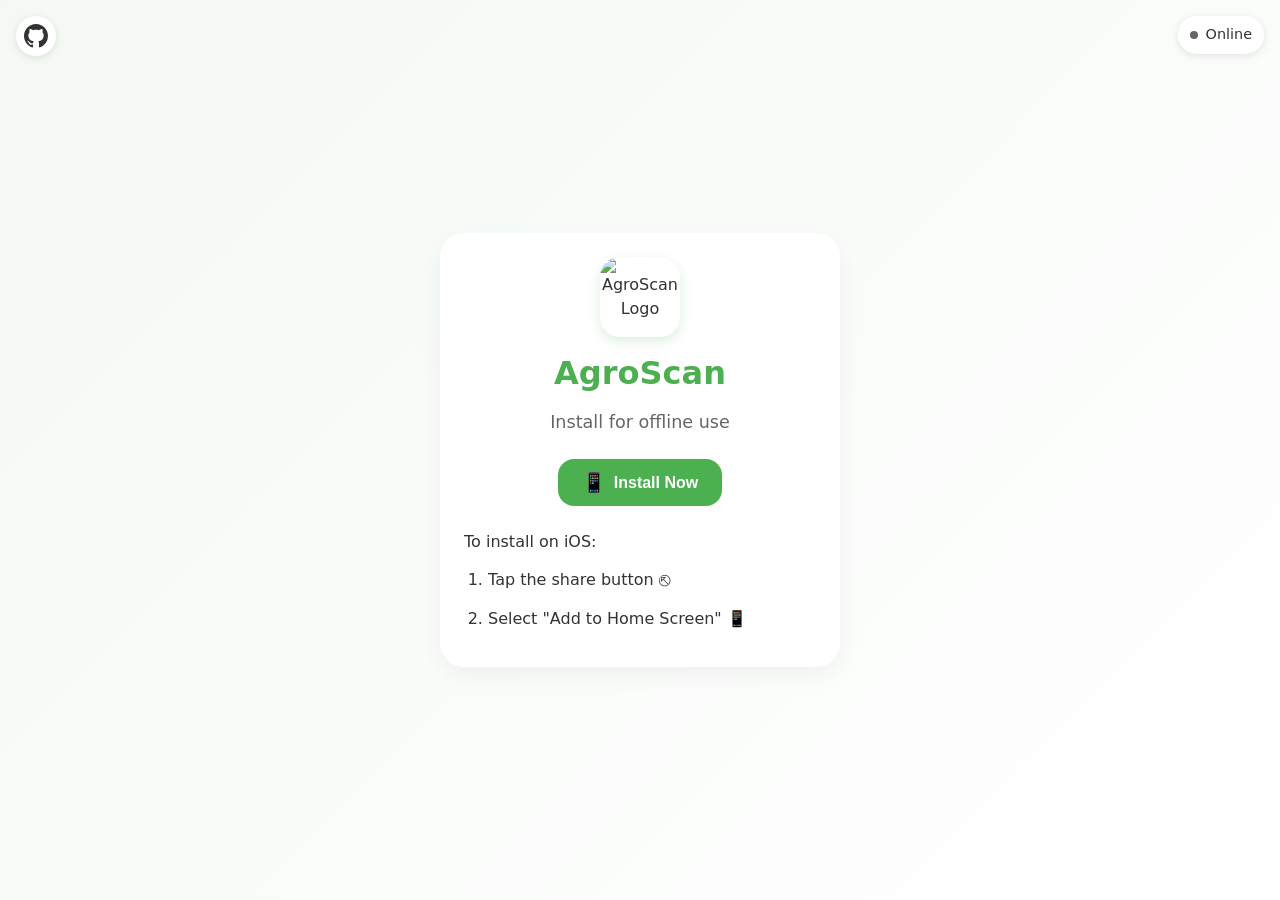
==== src/index.html @ bcab7016 "Add GitHub link to main page Co-authored-by: scidroid <67038775+scidroid@users.noreply.github.com>" ====
<!DOCTYPE html>
<html lang="en">
  <head>
    <meta charset="UTF-8" />
    <meta name="viewport" content="width=device-width, initial-scale=1.0, viewport-fit=cover" />
    <meta
      name="description"
      content="AgroScan - Offline ML models to detect diseases in substitution crops"
    />
    <meta name="theme-color" content="#4CAF50" />
    <meta name="apple-mobile-web-app-capable" content="yes" />
    <meta name="apple-mobile-web-app-status-bar-style" content="default" />
    <meta name="apple-mobile-web-app-title" content="AgroScan" />
    <meta name="theme-color" content="#4CAF50" media="(prefers-color-scheme: light)" />
    <meta name="theme-color" content="#388E3C" media="(prefers-color-scheme: dark)" />
    <title>AgroScan</title>
    <link rel="manifest" href="/manifest.json" />
    <link rel="icon" href="/favicon.ico" />
    <link rel="apple-touch-icon" href="/android-icon-192x192.png" />
    <link rel="stylesheet" href="index.css" />
  </head>
  <body>
    <div id="networkStatus" class="network-status" role="status" aria-live="polite">
      <span class="network-indicator"></span>
      <span class="network-text">Online</span>
    </div>
    
    <a href="https://github.com/scidroid/AgroScan" target="_blank" rel="noopener noreferrer" class="github-link" aria-label="View on GitHub">
      <svg width="24" height="24" viewBox="0 0 16 16" fill="currentColor" aria-hidden="true">
        <path d="M8 0C3.58 0 0 3.58 0 8c0 3.54 2.29 6.53 5.47 7.59.4.07.55-.17.55-.38 0-.19-.01-.82-.01-1.49-2.01.37-2.53-.49-2.69-.94-.09-.23-.48-.94-.82-1.13-.28-.15-.68-.52-.01-.53.63-.01 1.08.58 1.23.82.72 1.21 1.87.87 2.33.66.07-.52.28-.87.51-1.07-1.78-.2-3.64-.89-3.64-3.95 0-.87.31-1.59.82-2.15-.08-.2-.36-1.02.08-2.12 0 0 .67-.21 2.2.82.64-.18 1.32-.27 2-.27.68 0 1.36.09 2 .27 1.53-1.04 2.2-.82 2.2-.82.44 1.1.16 1.92.08 2.12.51.56.82 1.27.82 2.15 0 3.07-1.87 3.75-3.65 3.95.29.25.54.73.54 1.48 0 1.07-.01 1.93-.01 2.2 0 .21.15.46.55.38A8.013 8.013 0 0016 8c0-4.42-3.58-8-8-8z"></path>
      </svg>
    </a>
    
    <main>
      <div id="welcomeMessage" style="display: none">
        <div class="app-header">
          <img src="/android-icon-192x192.png" alt="AgroScan Logo" class="app-logo" />
          <h1>AgroScan</h1>
          <p class="app-subtitle">Detect plant diseases instantly</p>
        </div>
        
        <div class="models-list">
          <div class="model-card" data-model="cocoa-disease">
            <div class="model-info">
              <h2>Cocoa Disease Detection</h2>
              <p>Detect common diseases in cocoa plants</p>
              <div class="model-status">
                <span class="status-indicator"></span>
                <span class="status-text">Loading...</span>
              </div>
            </div>
            <button class="scan-button" disabled>
              <span class="icon">📸</span>
              Scan Now
            </button>
          </div>
        </div>

        <div class="first-scan-notice">
          <span class="notice-icon">ℹ️</span>
          <p>First scan requires internet connection to download the model. After that, you can use it offline!</p>
        </div>
      </div>

      <div id="installPrompt">
        <div class="app-header">
          <img src="/android-icon-192x192.png" alt="AgroScan Logo" class="app-logo" />
          <h1>AgroScan</h1>
          <p class="app-subtitle">Install for offline use</p>
        </div>

        <div class="install-container">
          <!-- For Android/Desktop -->
          <div id="pwaPrompt">
            <button id="installButton" type="button">
              <span class="icon">📱</span>
              Install Now
            </button>
          </div>

          <!-- For iOS -->
          <div id="iosPrompt">
            <p>To install on iOS:</p>
            <ol>
              <li>Tap the share button <span class="ios-icon">⎋</span></li>
              <li>Select "Add to Home Screen" 📱</li>
            </ol>
          </div>
        </div>
      </div>
    </main>
    <script src="index.js" defer></script>
  </body>
</html>
---- src/index.css ----
:root {
  /* Colors */
  --color-primary: #4caf50;
  --color-primary-dark: #388e3c;
  --color-primary-light: #81c784;
  --color-white: #ffffff;
  --color-text: #333333;
  --color-text-light: #666666;
  --color-shadow: rgba(76, 175, 80, 0.2);
  --color-background: #f4f9f4;

  /* Safe Area Insets */
  --safe-area-inset-top: env(safe-area-inset-top);
  --safe-area-inset-bottom: env(safe-area-inset-bottom);
  --safe-area-inset-left: env(safe-area-inset-left);
  --safe-area-inset-right: env(safe-area-inset-right);

  /* Spacing */
  --spacing-xs: 4px;
  --spacing-sm: 8px;
  --spacing-md: 16px;
  --spacing-lg: 24px;
  --spacing-xl: 32px;
  --spacing-xxl: 48px;

  /* Border Radius */
  --radius-sm: 4px;
  --radius-md: 8px;
  --radius-lg: 16px;
  --radius-full: 9999px;

  /* Transitions */
  --transition-default: 0.3s ease;
  --transition-bounce: 0.5s cubic-bezier(0.68, -0.55, 0.265, 1.55);
}

*,
*::before,
*::after {
  margin: 0;
  padding: 0;
  box-sizing: border-box;
}

html {
  height: -webkit-fill-available;
  height: 100%;
  background: var(--color-primary);
}

body {
  font-family: system-ui, -apple-system, BlinkMacSystemFont, "Segoe UI", Roboto,
    Oxygen, Ubuntu, Cantarell, "Open Sans", "Helvetica Neue", sans-serif;
  font-size: 16px;
  line-height: 1.5;
  color: var(--color-text);
  min-height: 100vh;
  min-height: -webkit-fill-available;
  height: 100%;
  background: linear-gradient(135deg, var(--color-background), #ffffff);
  -webkit-font-smoothing: antialiased;
  -moz-osx-font-smoothing: grayscale;
  overflow-x: hidden;
  display: flex;
  flex-direction: column;
  padding: var(--safe-area-inset-top) var(--safe-area-inset-right) var(--safe-area-inset-bottom) var(--safe-area-inset-left);
}

/* Layout */
main {
  display: flex;
  flex-direction: column;
  align-items: center;
  justify-content: center;
  flex: 1;
  width: 100%;
  padding: 20px;
  text-align: center;
  position: relative;
  padding-top: max(20px, var(--safe-area-inset-top));
  padding-bottom: max(20px, var(--safe-area-inset-bottom));
}

main::before {
  content: '';
  position: absolute;
  inset: 0;
  background: 
    radial-gradient(circle at 0% 0%, rgba(76, 175, 80, 0.08) 0%, transparent 50%),
    radial-gradient(circle at 100% 100%, rgba(76, 175, 80, 0.08) 0%, transparent 50%);
  z-index: -1;
}

/* Components */
.app-header {
  display: flex;
  flex-direction: column;
  align-items: center;
  gap: 12px;
  margin-bottom: 24px;
}

.app-logo {
  width: 80px;
  height: 80px;
  border-radius: 20px;
  box-shadow: 0 4px 12px var(--color-shadow);
}

.app-header h1 {
  font-size: 2rem;
  color: var(--color-primary);
  margin: 0;
}

.app-subtitle {
  color: var(--color-text-light);
  font-size: 1.1rem;
}

#welcomeMessage {
  background: var(--color-white);
  padding: 24px;
  border-radius: 24px;
  position: relative;
  box-shadow: 0 8px 24px rgba(0, 0, 0, 0.05);
  max-width: 500px;
  width: 90%;
  margin: 0 auto;
}

.models-list {
  margin: 20px 0;
  width: 100%;
}

.model-card {
  background: var(--color-white);
  border: 2px solid rgba(76, 175, 80, 0.1);
  border-radius: 16px;
  padding: 20px;
  transition: all 0.3s ease;
}

.model-card:hover {
  border-color: var(--color-primary);
  transform: translateY(-2px);
}

.model-info {
  text-align: left;
  margin-bottom: 16px;
}

.model-info h2 {
  font-size: 1.25rem;
  color: var(--color-text);
  margin-bottom: 8px;
}

.model-info p {
  color: var(--color-text-light);
  font-size: 0.95rem;
  margin-bottom: 12px;
}

.model-status {
  display: flex;
  align-items: center;
  gap: 8px;
  font-size: 0.9rem;
  color: var(--color-text-light);
}

.status-indicator {
  width: 10px;
  height: 10px;
  border-radius: 50%;
  background: var(--color-text-light);
  position: relative;
}

.model-card[data-status="loading"] .status-indicator {
  animation: pulse 1.5s infinite;
}

.model-card[data-status="ready"] .status-indicator {
  background: var(--color-primary);
}

.model-card[data-status="error"] .status-indicator {
  background: #dc3545;
}

.first-scan-notice {
  margin-top: 20px;
  padding: 16px;
  background: rgba(76, 175, 80, 0.1);
  border-radius: 12px;
  display: flex;
  align-items: center;
  gap: 12px;
  font-size: 0.9rem;
  color: var(--color-text);
}

.notice-icon {
  font-size: 1.2rem;
}

#installPrompt {
  background: var(--color-white);
  padding: 24px;
  border-radius: 24px;
  max-width: 400px;
  width: 90%;
  box-shadow: 0 8px 24px rgba(0, 0, 0, 0.05);
}

.install-container {
  margin-top: 20px;
}

#installButton {
  background: var(--color-primary);
  color: var(--color-white);
  border: none;
  padding: 12px 24px;
  border-radius: 16px;
  font-size: 1rem;
  font-weight: 600;
  cursor: pointer;
  transition: all 0.3s ease;
  display: flex;
  align-items: center;
  gap: 8px;
  margin: 0 auto;
}

#installButton:hover {
  transform: translateY(-2px);
  background: var(--color-primary-dark);
  box-shadow: 0 4px 12px var(--color-shadow);
}

#iosPrompt {
  margin-top: 24px;
  text-align: left;
}

#iosPrompt p {
  margin-bottom: 12px;
  color: var(--color-text);
  font-weight: 500;
}

#iosPrompt ol {
  list-style-position: outside;
  padding-left: 24px;
}

#iosPrompt li {
  margin: 12px 0;
  color: var(--color-text);
}

.ios-icon {
  font-size: 1.2em;
  vertical-align: middle;
}

.scan-button {
  width: 100%;
  padding: 12px;
  border: none;
  border-radius: 12px;
  background: var(--color-primary);
  color: var(--color-white);
  font-size: 1rem;
  font-weight: 600;
  cursor: pointer;
  transition: all 0.3s ease;
  display: flex;
  align-items: center;
  justify-content: center;
  gap: 8px;
}

.scan-button:disabled {
  background: #e0e0e0;
  color: #999;
  cursor: not-allowed;
}

.scan-button:not(:disabled):hover {
  transform: translateY(-2px);
  background: var(--color-primary-dark);
  box-shadow: 0 4px 12px var(--color-shadow);
}

.icon {
  font-size: 1.2em;
}

.network-status {
  position: fixed;
  top: max(env(safe-area-inset-top), 16px);
  right: max(env(safe-area-inset-right), 16px);
  background: var(--color-white);
  padding: 8px 12px;
  border-radius: 20px;
  display: flex;
  align-items: center;
  gap: 8px;
  font-size: 0.9rem;
  box-shadow: 0 2px 8px rgba(0, 0, 0, 0.1);
  transition: all 0.3s ease;
  z-index: 1000;
}

.network-indicator {
  width: 8px;
  height: 8px;
  border-radius: 50%;
  background: var(--color-text-light);
}

.network-status[data-status="online"] .network-indicator {
  background: var(--color-primary);
}

.network-status[data-status="offline"] .network-indicator {
  background: #dc3545;
}

.network-status[data-status="offline"] {
  background: rgba(220, 53, 69, 0.1);
  color: #dc3545;
}

.github-link {
  position: fixed;
  top: max(env(safe-area-inset-top), 16px);
  left: max(env(safe-area-inset-left), 16px);
  background: var(--color-white);
  width: 40px;
  height: 40px;
  border-radius: 50%;
  display: flex;
  align-items: center;
  justify-content: center;
  color: var(--color-text);
  text-decoration: none;
  box-shadow: 0 2px 8px rgba(0, 0, 0, 0.1);
  transition: all 0.3s ease;
  z-index: 1000;
}

.github-link:hover {
  transform: translateY(-2px);
  box-shadow: 0 4px 12px rgba(0, 0, 0, 0.15);
  color: var(--color-primary);
}

.github-link svg {
  width: 24px;
  height: 24px;
}

@keyframes pulse {
  0% { opacity: 1; }
  50% { opacity: 0.5; }
  100% { opacity: 1; }
}

@media (max-width: 480px) {
  .app-logo {
    width: 64px;
    height: 64px;
  }

  .app-header h1 {
    font-size: 1.75rem;
  }

  #welcomeMessage,
  #installPrompt {
    padding: 20px;
    width: 95%;
  }
}
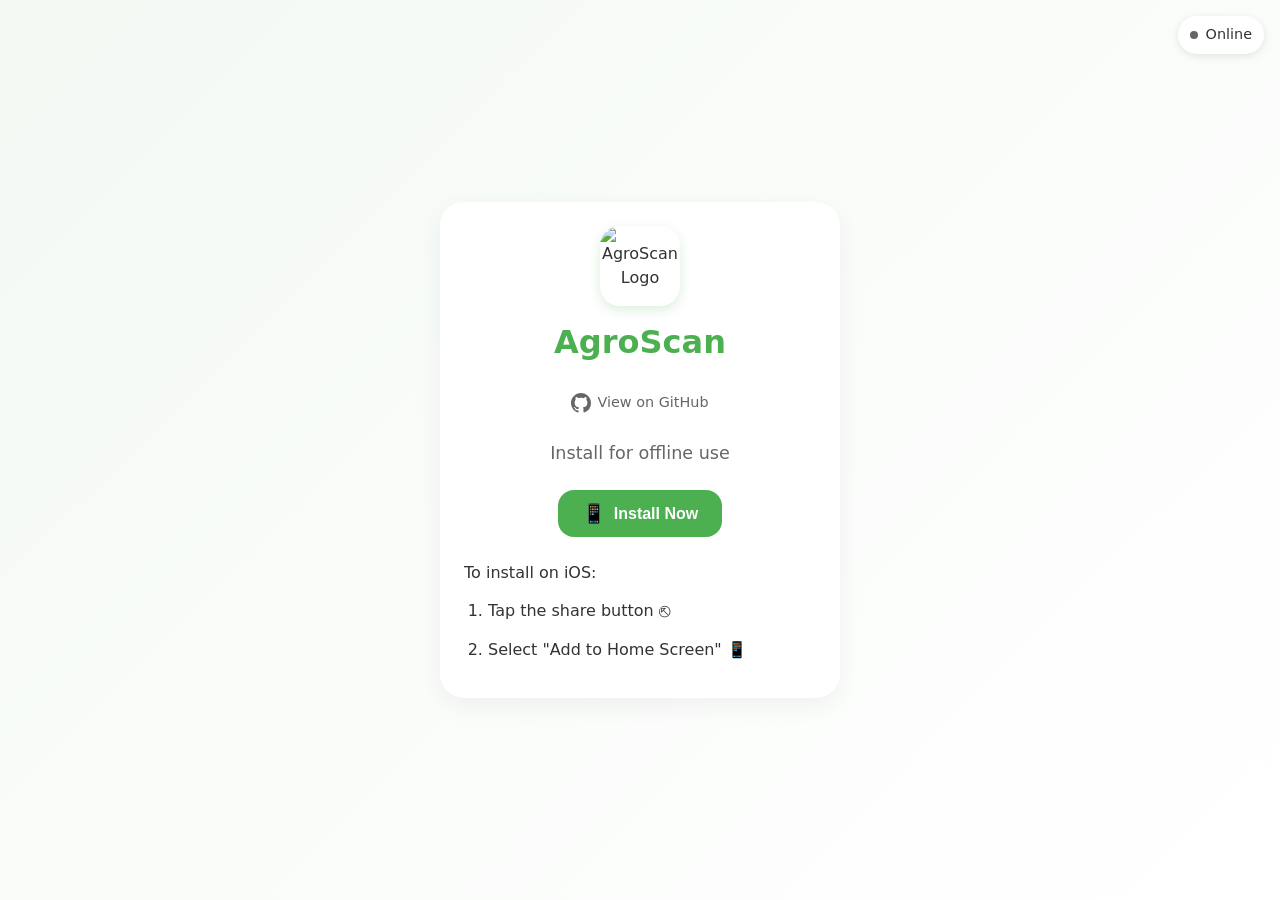
==== commit 5122aed2: "Move GitHub link inside cards below title Co-authored-by: scidroid <67038775+scidroid@users.noreply." ====
--- a/src/index.html
+++ b/src/index.html
@@ -25,17 +25,17 @@
       <span class="network-text">Online</span>
     </div>
     
-    <a href="https://github.com/scidroid/AgroScan" target="_blank" rel="noopener noreferrer" class="github-link" aria-label="View on GitHub">
-      <svg width="24" height="24" viewBox="0 0 16 16" fill="currentColor" aria-hidden="true">
-        <path d="M8 0C3.58 0 0 3.58 0 8c0 3.54 2.29 6.53 5.47 7.59.4.07.55-.17.55-.38 0-.19-.01-.82-.01-1.49-2.01.37-2.53-.49-2.69-.94-.09-.23-.48-.94-.82-1.13-.28-.15-.68-.52-.01-.53.63-.01 1.08.58 1.23.82.72 1.21 1.87.87 2.33.66.07-.52.28-.87.51-1.07-1.78-.2-3.64-.89-3.64-3.95 0-.87.31-1.59.82-2.15-.08-.2-.36-1.02.08-2.12 0 0 .67-.21 2.2.82.64-.18 1.32-.27 2-.27.68 0 1.36.09 2 .27 1.53-1.04 2.2-.82 2.2-.82.44 1.1.16 1.92.08 2.12.51.56.82 1.27.82 2.15 0 3.07-1.87 3.75-3.65 3.95.29.25.54.73.54 1.48 0 1.07-.01 1.93-.01 2.2 0 .21.15.46.55.38A8.013 8.013 0 0016 8c0-4.42-3.58-8-8-8z"></path>
-      </svg>
-    </a>
-    
     <main>
       <div id="welcomeMessage" style="display: none">
         <div class="app-header">
           <img src="/android-icon-192x192.png" alt="AgroScan Logo" class="app-logo" />
           <h1>AgroScan</h1>
+          <a href="https://github.com/scidroid/AgroScan" target="_blank" rel="noopener noreferrer" class="github-link" aria-label="View on GitHub">
+            <svg width="20" height="20" viewBox="0 0 24 24" fill="currentColor" aria-hidden="true">
+              <path d="M12 0C5.37 0 0 5.37 0 12c0 5.31 3.435 9.795 8.205 11.385.6.105.825-.255.825-.57 0-.285-.015-1.23-.015-2.235-3.015.555-3.795-.735-4.035-1.41-.135-.345-.72-1.41-1.23-1.695-.42-.225-1.02-.78-.015-.795.945-.015 1.62.87 1.845 1.23 1.08 1.815 2.805 1.305 3.495.99.105-.78.42-1.305.765-1.605-2.67-.3-5.46-1.335-5.46-5.925 0-1.305.465-2.385 1.23-3.225-.12-.3-.54-1.53.12-3.18 0 0 1.005-.315 3.3 1.23.96-.27 1.98-.405 3-.405 1.02 0 2.04.135 3 .405 2.295-1.56 3.3-1.23 3.3-1.23.66 1.65.24 2.88.12 3.18.765.84 1.23 1.905 1.23 3.225 0 4.605-2.805 5.625-5.475 5.925.435.375.81 1.095.81 2.22 0 1.605-.015 2.895-.015 3.3 0 .315.225.69.825.57A12.02 12.02 0 0024 12c0-6.63-5.37-12-12-12z"></path>
+            </svg>
+            <span>View on GitHub</span>
+          </a>
           <p class="app-subtitle">Detect plant diseases instantly</p>
         </div>
         
@@ -66,6 +66,12 @@
         <div class="app-header">
           <img src="/android-icon-192x192.png" alt="AgroScan Logo" class="app-logo" />
           <h1>AgroScan</h1>
+          <a href="https://github.com/scidroid/AgroScan" target="_blank" rel="noopener noreferrer" class="github-link" aria-label="View on GitHub">
+            <svg width="20" height="20" viewBox="0 0 24 24" fill="currentColor" aria-hidden="true">
+              <path d="M12 0C5.37 0 0 5.37 0 12c0 5.31 3.435 9.795 8.205 11.385.6.105.825-.255.825-.57 0-.285-.015-1.23-.015-2.235-3.015.555-3.795-.735-4.035-1.41-.135-.345-.72-1.41-1.23-1.695-.42-.225-1.02-.78-.015-.795.945-.015 1.62.87 1.845 1.23 1.08 1.815 2.805 1.305 3.495.99.105-.78.42-1.305.765-1.605-2.67-.3-5.46-1.335-5.46-5.925 0-1.305.465-2.385 1.23-3.225-.12-.3-.54-1.53.12-3.18 0 0 1.005-.315 3.3 1.23.96-.27 1.98-.405 3-.405 1.02 0 2.04.135 3 .405 2.295-1.56 3.3-1.23 3.3-1.23.66 1.65.24 2.88.12 3.18.765.84 1.23 1.905 1.23 3.225 0 4.605-2.805 5.625-5.475 5.925.435.375.81 1.095.81 2.22 0 1.605-.015 2.895-.015 3.3 0 .315.225.69.825.57A12.02 12.02 0 0024 12c0-6.63-5.37-12-12-12z"></path>
+            </svg>
+            <span>View on GitHub</span>
+          </a>
           <p class="app-subtitle">Install for offline use</p>
         </div>
 
--- a/src/index.css
+++ b/src/index.css
@@ -339,32 +339,26 @@
 }
 
 .github-link {
-  position: fixed;
-  top: max(env(safe-area-inset-top), 16px);
-  left: max(env(safe-area-inset-left), 16px);
-  background: var(--color-white);
-  width: 40px;
-  height: 40px;
-  border-radius: 50%;
-  display: flex;
-  align-items: center;
-  justify-content: center;
-  color: var(--color-text);
+  display: inline-flex;
+  align-items: center;
+  gap: 6px;
+  color: var(--color-text-light);
   text-decoration: none;
-  box-shadow: 0 2px 8px rgba(0, 0, 0, 0.1);
-  transition: all 0.3s ease;
-  z-index: 1000;
+  font-size: 0.9rem;
+  transition: all 0.3s ease;
+  padding: 6px 12px;
+  border-radius: 8px;
+  margin: 8px 0;
 }
 
 .github-link:hover {
-  transform: translateY(-2px);
-  box-shadow: 0 4px 12px rgba(0, 0, 0, 0.15);
   color: var(--color-primary);
+  background: rgba(76, 175, 80, 0.1);
 }
 
 .github-link svg {
-  width: 24px;
-  height: 24px;
+  width: 20px;
+  height: 20px;
 }
 
 @keyframes pulse {
